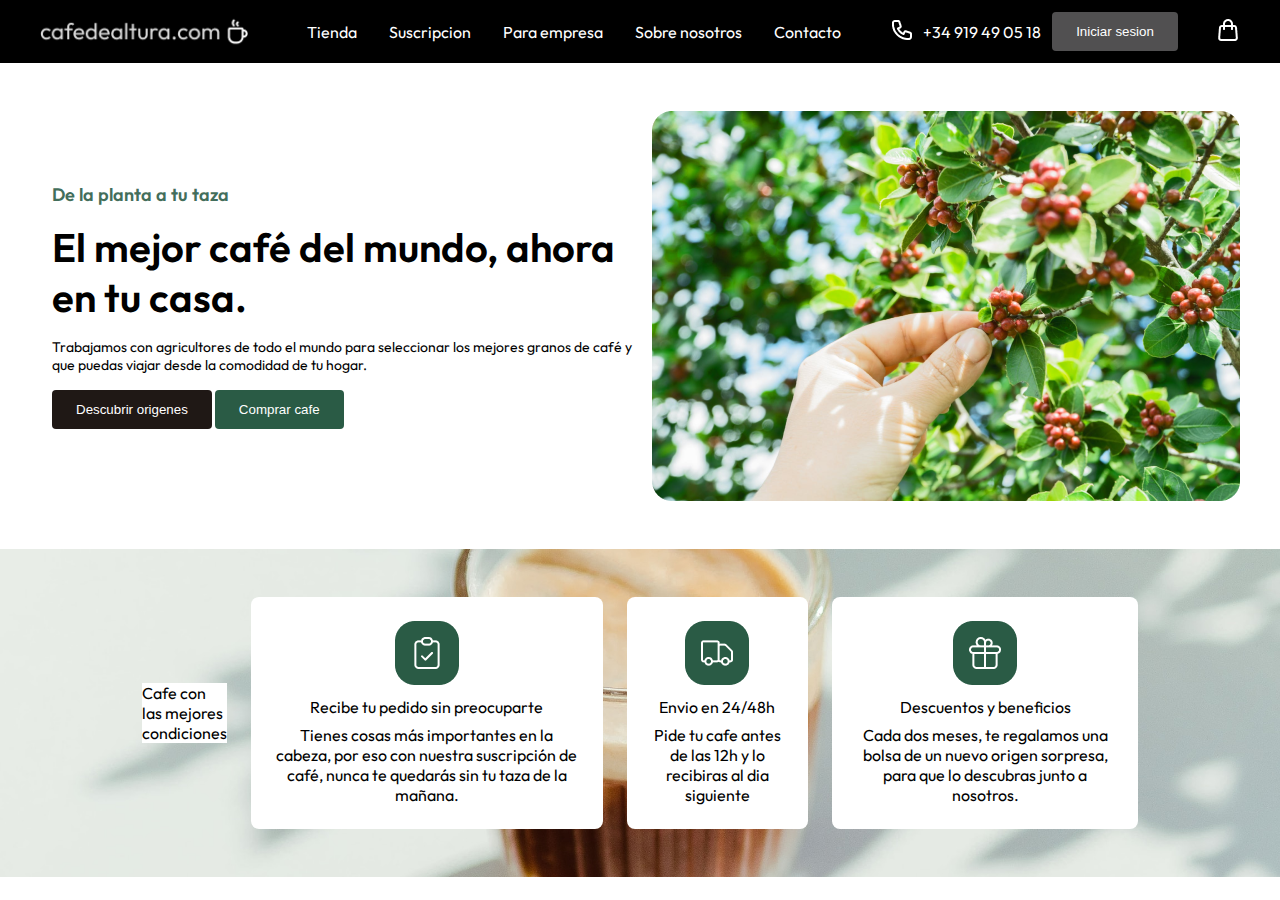
==== index.html @ feebe2e2 "2 secition" ====
<!DOCTYPE html>
<html lang="en">

<head>
    <meta charset="UTF-8">
    <meta http-equiv="X-UA-Compatible" content="IE=edge">
    <meta name="viewport" content="width=device-width, initial-scale=1.0">
    <title>document</title>
    <link href="./styles/styles.css" rel="stylesheet" type="text/css">
</head>

<body>
    <header>
        <!-- <div class="header"> -->
        <a href="index.html">
            <div class="logo">
                <img src="./assets/icons/Logo.png">
            </div>
        </a>
        <div class="header-center">
            <a class="center" href="index.html">Tienda</a>
            <a class="center" href="index.html">Suscripcion</a>
            <a class="center" href="index.html">Para empresa</a>
            <a class="center" href="index.html">Sobre nosotros</a>
            <a class="center" href="index.html">Contacto</a>
        </div>

        <div class="header-right">
            <a href="index.html">
                <img src="/assets/icons/Icon.png">
            </a>
            <a href="index.html">+34 919 49 05 18</a>
            <button class="button">Iniciar sesion</button>
        </div>
        <a href="index.html">
            <div class="header-end">
                <img src="/assets/icons/Carr.png">
            </div>
        </a>
        </div>
    </header>
    <main>
        <!-- First section -->
        <div class="box">
            <img src="./assets/img/Hero image.png">
            <div class="text">
                <p id="t1">De la planta a tu taza</p>
                <p id="t2">El mejor café del mundo, ahora en tu casa.</p>
                <p id="t3">Trabajamos con agricultores de todo el mundo para seleccionar los mejores granos de café y
                    que puedas
                    viajar desde la comodidad de tu hogar.</p>
                <div class="button-1">
                    <button class="b1">Descubrir origenes</button>
                    <button class="b2">Comprar cafe</button>
                </div>
            </div>
        </div>
        <!--Second section-->
        <div class="box-2">
            <p class="titule-1">Cafe con las mejores condiciones</p>
            <div class="card">
                <img src="/assets/icons/Illustration.png">
                <p class="sub-t">Recibe tu pedido sin preocuparte</p>
                <p>Tienes cosas más importantes en la cabeza, por eso con nuestra suscripción de café, nunca te quedarás
                    sin tu taza de la mañana. </p>
            </div>
            <div class="card">
                <img src="/assets/icons/Illustration (1).png">
                <p class="sub-t">Envio en 24/48h</p>
                <p>Pide tu cafe antes de las 12h y lo recibiras al dia siguiente</p>
            </div>
            <div class="card">
                <img src="/assets/icons/Illustration (2).png">
                <p class="sub-t">Descuentos y beneficios</p>
                <p>Cada dos meses, te regalamos una bolsa de un nuevo origen sorpresa, para que lo descubras junto a
                    nosotros.</p>
            </div>
        </div>

    </main>
    <footer>

    </footer>
</body>

</html>
---- styles/styles.css ----
@import url('https://fonts.googleapis.com/css2?family=Outfit:wght@200;400;600&display=swap');

* {
    margin: 0;
    padding: 0;
    box-sizing: border-box;
    list-style-type: none;


}

body {
    max-width: 1280px;
    /* display: flex;
  flex-direction: column; */
    font-family: 'Outfit', sans-serif;
}

header {
    display: flex;
    background-color: black;
    justify-content: space-between;
    align-items: center;
    padding: 12px 40px;

}

.logo {
    display: flex;
    /* background-color: aqua; */
    height: 35px;
    width: 217px;
}

.header-center {
    display: flex;
    /* background-color: azure; */
    gap: 32px;
    align-items: center;
    height: 35px;
    padding: 12px;
}

.center {
    display: flex;
    color: white;
    text-decoration: none;
    /* background-color: aqua; */


}

.header-right {
    display: flex;
    align-items: center;
    gap: 11px;

}

a {
    color: white;
    text-decoration: none;
}

.button {
    background-color: #515051;
    border: none;
    padding: 12px 24px;
    border-radius: 4px;
    color: white;
}

.box {
    display: flex;
    flex-direction: row-reverse;
    padding: 48px 40px;
}

.text {
    display: flex;
    flex-direction: column;
    /* justify-content: space-between; */
    gap: 16px;
    padding: 12px;
    justify-content: center;
}

#t1 {
    color: #436E5B;
    font-size: 18px;
    font-weight: 600;

}

#t2 {
    color: black;
    font-size: 40px;
    font-weight: 600;
}

#t3 {
    color: black;
    font-size: 14px;
}

.b1 {
    background-color: #1F1815;
    border: none;
    color: white;
    padding: 12px 24px;
    border-radius: 4px;
}

.b2 {
    background-color: #2A5B45;
    border: none;
    color: white;
    padding: 12px 24px;
    border-radius: 4px;

}

.box-2 {
    display: flex;
    background-image: url(/assets/img/086aa1e226e5adfe010fd0fb3ff3e2cb.jpg);
    padding: 48px 142px;
    background-size: cover;
    background-position: center;
    justify-content: space-between;
    align-items: center;
    gap: 24px;
}

.titule-1 {
    background-color: white;
    align-items: center;
    display: flex;
    
}


.sub-t{
    padding: 8px;
}
p{
    padding: 8pxpx;
}
.card {
    background-color: white;
    text-align: center;
    gap: 16px;
    padding: 24px;
    border-radius: 8px;
}
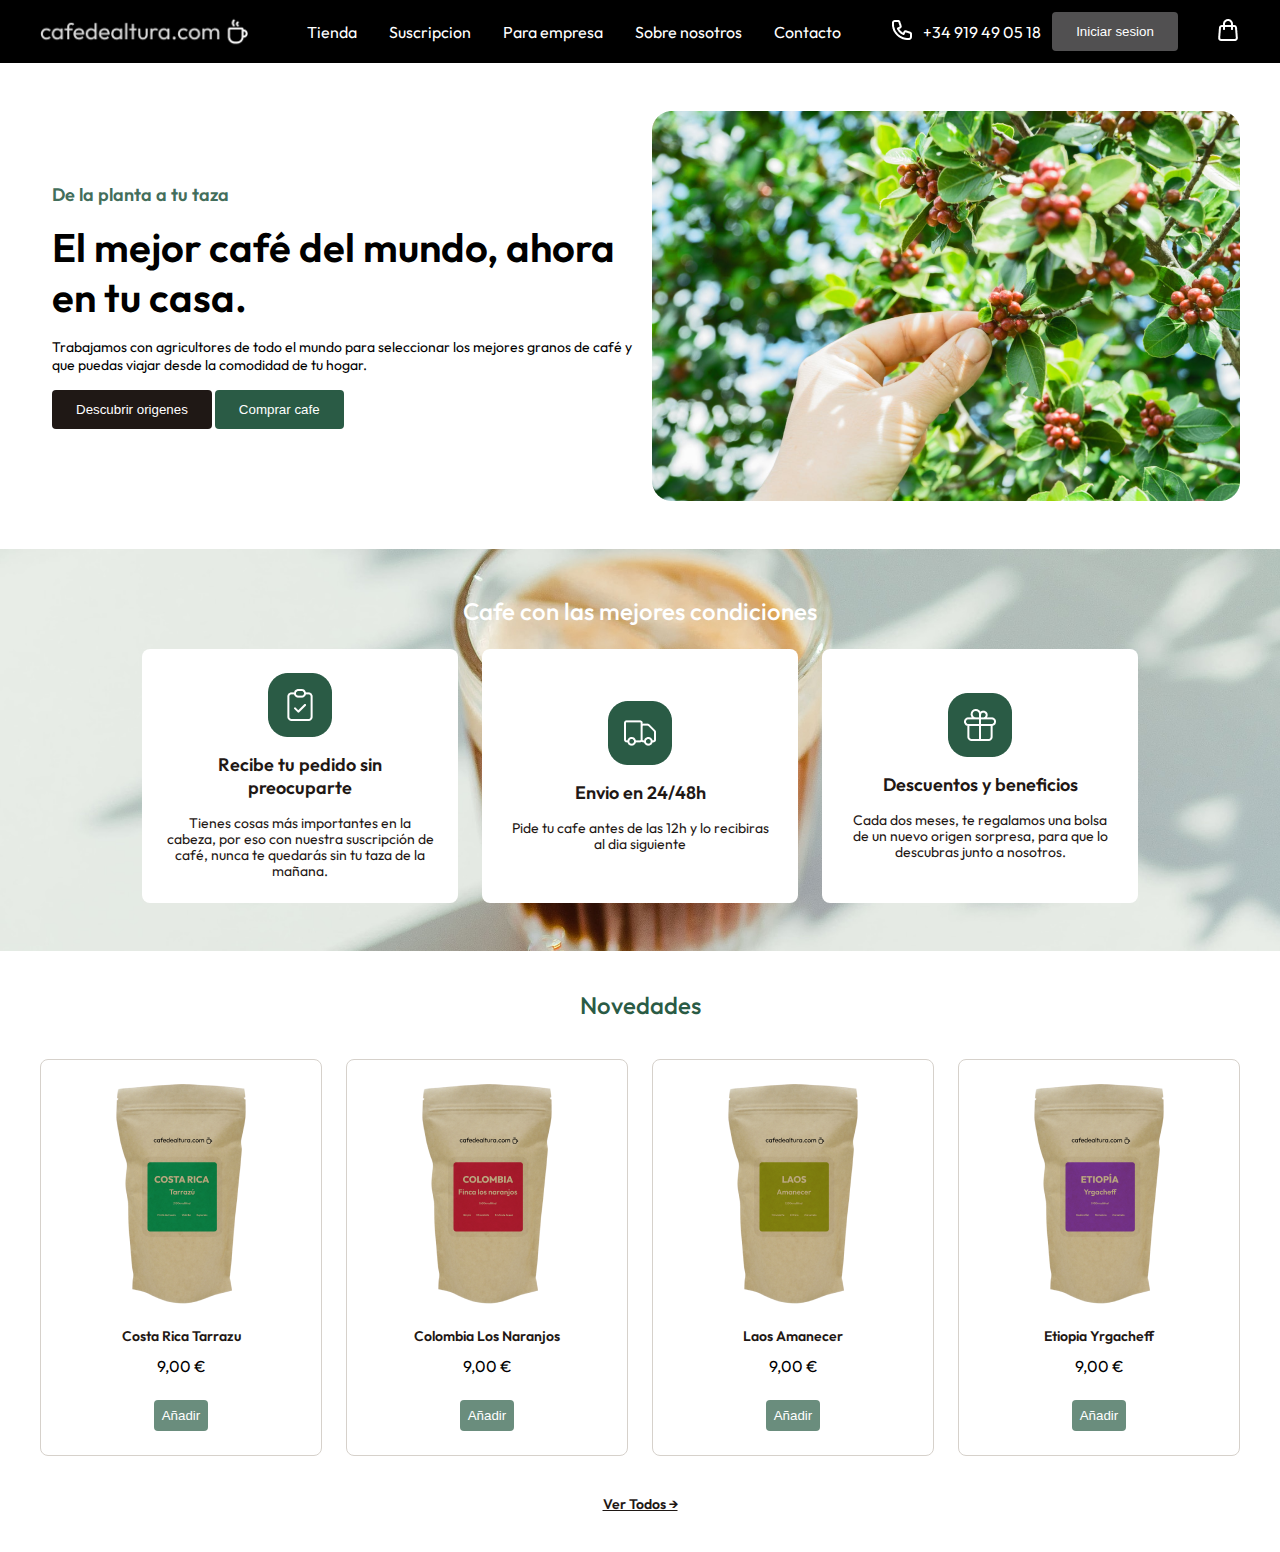
==== commit 4c21e59f: "cuarta section" ====
--- a/index.html
+++ b/index.html
@@ -58,25 +58,70 @@
         <!--Second section-->
         <div class="box-2">
             <p class="titule-1">Cafe con las mejores condiciones</p>
-            <div class="card">
-                <img src="/assets/icons/Illustration.png">
-                <p class="sub-t">Recibe tu pedido sin preocuparte</p>
-                <p>Tienes cosas más importantes en la cabeza, por eso con nuestra suscripción de café, nunca te quedarás
-                    sin tu taza de la mañana. </p>
-            </div>
-            <div class="card">
-                <img src="/assets/icons/Illustration (1).png">
-                <p class="sub-t">Envio en 24/48h</p>
-                <p>Pide tu cafe antes de las 12h y lo recibiras al dia siguiente</p>
-            </div>
-            <div class="card">
-                <img src="/assets/icons/Illustration (2).png">
-                <p class="sub-t">Descuentos y beneficios</p>
-                <p>Cada dos meses, te regalamos una bolsa de un nuevo origen sorpresa, para que lo descubras junto a
-                    nosotros.</p>
+            <div class="befo-card">
+                <div class="card">
+                    <img src="/assets/icons/Illustration.png">
+                    <p class="sub-t">Recibe tu pedido sin preocuparte</p>
+                    <p class="p">Tienes cosas más importantes en la cabeza, por eso con nuestra suscripción de café,
+                        nunca te quedarás
+                        sin tu taza de la mañana. </p>
+                </div>
+                <div class="card">
+                    <img src="/assets/icons/Illustration (1).png">
+                    <p class="sub-t">Envio en 24/48h</p>
+                    <p class="p">Pide tu cafe antes de las 12h y lo recibiras al dia siguiente</p>
+                </div>
+                <div class="card">
+                    <img src="/assets/icons/Illustration (2).png">
+                    <p class="sub-t">Descuentos y beneficios</p>
+                    <p class="p">Cada dos meses, te regalamos una bolsa de un nuevo origen sorpresa, para que lo
+                        descubras junto a
+                        nosotros.</p>
+                </div>
             </div>
         </div>
+        <!--Third section-->
+        <div class="box-3">
+            <p class="titule-2">Novedades</p>
+            <div class="befo2">
+                <div class="card-1">
+                    <img src="/assets/icons/Coffee bag.png">
+                    <div class="price">
+                    <p class="sub-tit">Costa Rica Tarrazu</p>
+                    <span>9,00 €</span>
+                    </div>
+                    <button class="cofe-butt">Añadir</button>
+                </div>
+                <div class="card-1">
+                    <img src="/assets/icons/Images.png">
+                    <div class="price">
+                    <p class="sub-tit">Colombia Los Naranjos</p>
+                    <span>9,00 €</span>
+                    </div>
+                    <button class="cofe-butt">Añadir</button>
+                </div>
+                <div class="card-1">
+                    <img src="/assets/icons/Images (3).png">
+                    <div class="price">
+                    <p class="sub-tit">Laos Amanecer</p>
+                    <span>9,00 €</span>
+                    </div>
+                    <button class="cofe-butt">Añadir</button>
+                </div>
+                <div class="card-1">
+                    <img src="/assets/icons/Images (4).png">
+                    <div class="price">
+                    <p class="sub-tit">Etiopia Yrgacheff</p>
+                    <span>9,00 €</span>
+                    </div>
+                    <button class="cofe-butt">Añadir</button>
+                </div>
+            </div>
+            <p class="p-2">Ver Todos →</p>
+        </div>
+        
 
+        </div>
     </main>
     <footer>
 
--- a/styles/styles.css
+++ b/styles/styles.css
@@ -16,6 +16,7 @@
     font-family: 'Outfit', sans-serif;
 }
 
+/*Encabezado*/
 header {
     display: flex;
     background-color: black;
@@ -70,6 +71,7 @@
     color: white;
 }
 
+/* first section */
 .box {
     display: flex;
     flex-direction: row-reverse;
@@ -120,35 +122,132 @@
 
 }
 
+/* second section */
 .box-2 {
     display: flex;
+    flex-direction: column;
+    align-items: center;
+    padding: 48px 142px;
+    gap: 24px;
     background-image: url(/assets/img/086aa1e226e5adfe010fd0fb3ff3e2cb.jpg);
-    padding: 48px 142px;
     background-size: cover;
     background-position: center;
-    justify-content: space-between;
-    align-items: center;
-    gap: 24px;
+    background-repeat: no-repeat;
 }
 
 .titule-1 {
+    display: flex;
+    font-weight: 500;
+    font-size: 24px;
+    line-height: 28px;
+    color: white;
+
+}
+
+.befo-card {
+    display: flex;
+    flex-direction: row;
+    justify-content: center;
+    gap: 24px;
+}
+
+.card {
+    width: 316px;
+    display: flex;
+    flex-direction: column;
+    justify-content: center;
+    align-items: center;
     background-color: white;
-    align-items: center;
-    display: flex;
-    
-}
-
-
-.sub-t{
-    padding: 8px;
-}
-p{
-    padding: 8pxpx;
-}
-.card {
-    background-color: white;
-    text-align: center;
     gap: 16px;
     padding: 24px;
     border-radius: 8px;
-}+}
+
+.sub-t {
+    font-weight: 600;
+    font-size: 18px;
+    /* line-height: 24px; */
+    color: #1F1815;
+    text-align: center;
+}
+
+.p {
+    font-weight: 400;
+    font-size: 14px;
+    line-height: 16px;
+    color: #1F1815;
+    text-align: center;
+
+}
+
+/* third section */
+
+.box-3 {
+    display: flex;
+    flex-direction: column;
+    align-items: center;
+    padding: 40px;
+    background-size: cover;
+    background-position: center;
+    background-repeat: no-repeat;
+}
+
+.titule-2 {
+    display: flex;
+    font-weight: 500;
+    font-size: 24px;
+    line-height: 28px;
+    color: #2A5B45;
+
+}
+
+.befo2 {
+    display: flex;
+    flex-direction: row;
+    justify-content: center;
+    gap: 24px;
+    padding: 40px;
+}
+
+.card-1 {
+    width: 282px;
+    display: flex;
+    flex-direction: column;
+    justify-content: center;
+    align-items: center;
+    gap: 24px;
+    padding: 24px 31px;
+    border-radius: 8px;
+    border: 1px solid #D6D1CB;
+}
+.price{
+    display: flex;
+    flex-direction: column;
+    align-items: center;
+    gap: 12px;
+}
+
+.sub-tit {
+    font-weight: 600;
+    font-size: 14px;
+    line-height: 16px;
+    color: #1F1815;
+    text-align: center;
+}
+
+.cofe-butt {
+    background-color: #6A8D7D;
+    padding: 8px;
+    border-radius: 4px;
+    border: none;
+    color: white;
+}
+.p-2{
+    text-decoration: underline ;
+    font-weight: 600;
+    font-size: 14px;
+    line-height: 16px;
+    color: #1F1815;
+    text-align: center;
+}
+/* fourth section */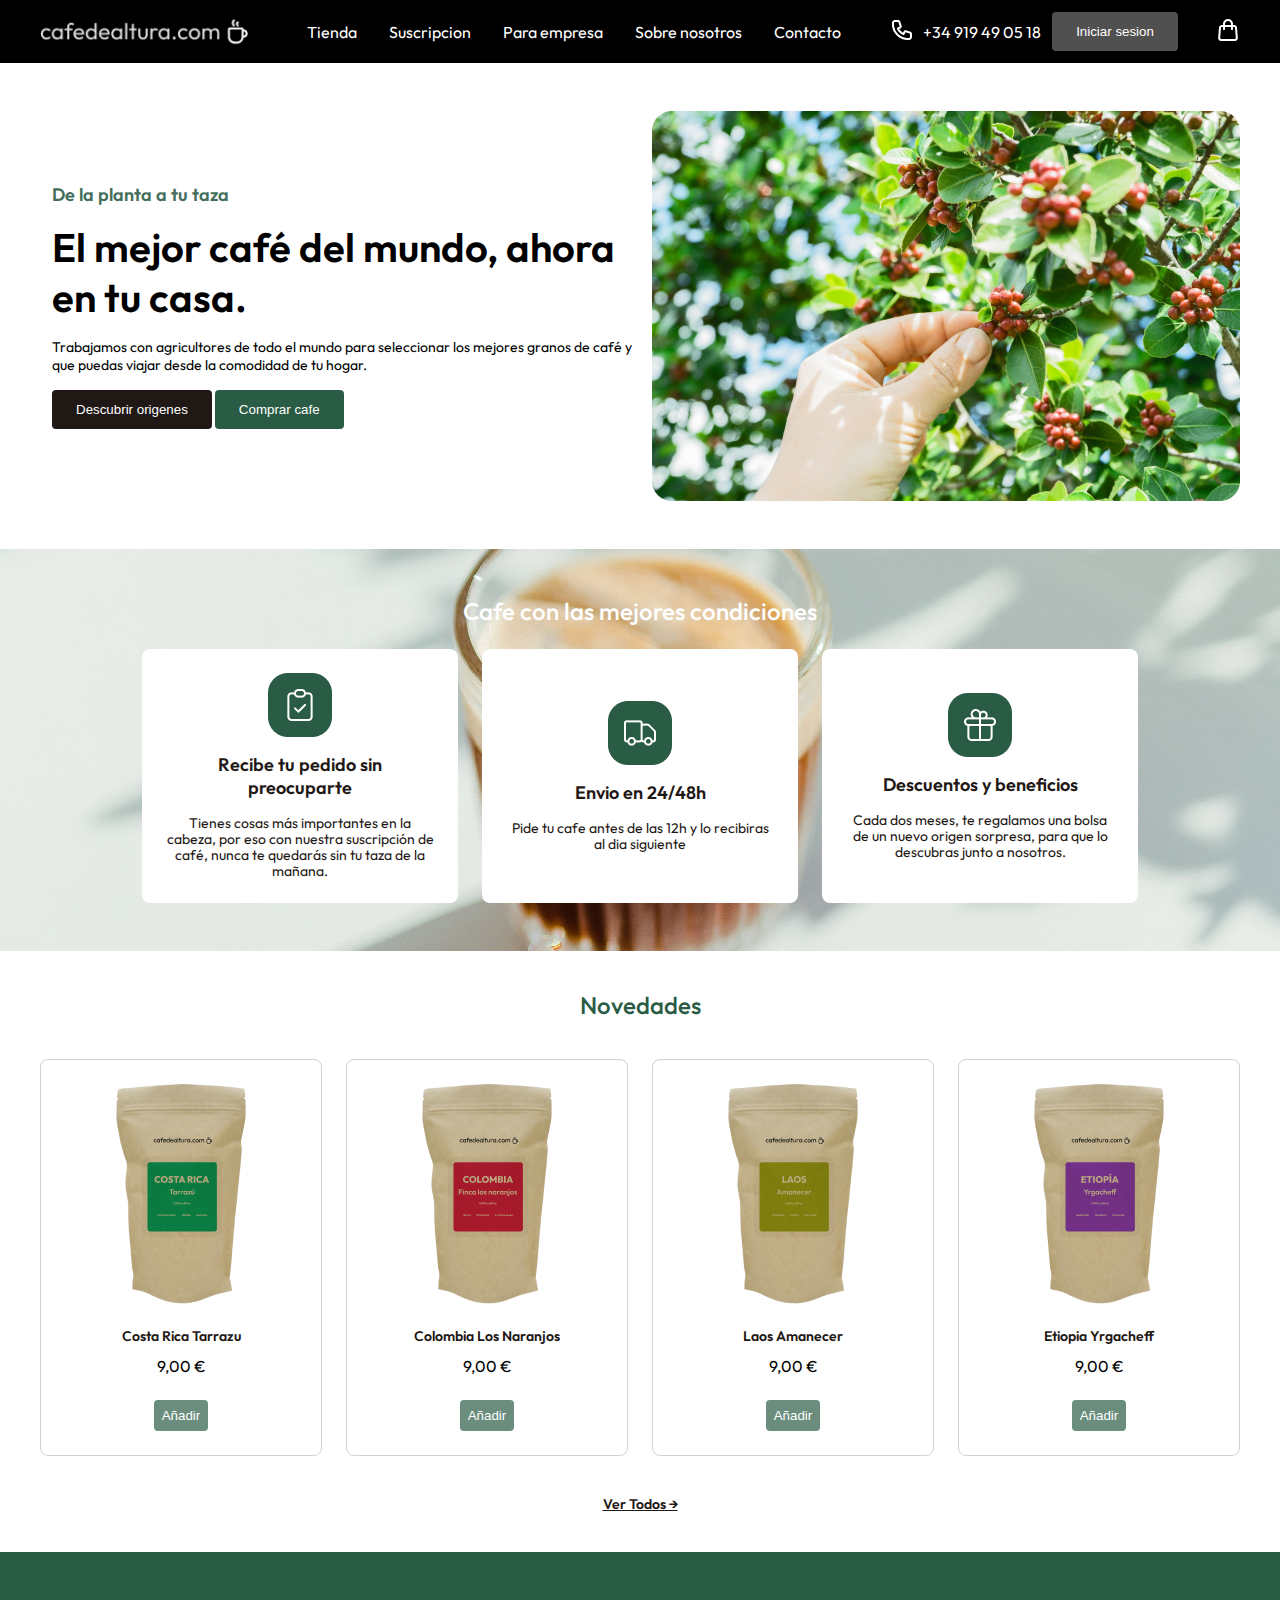
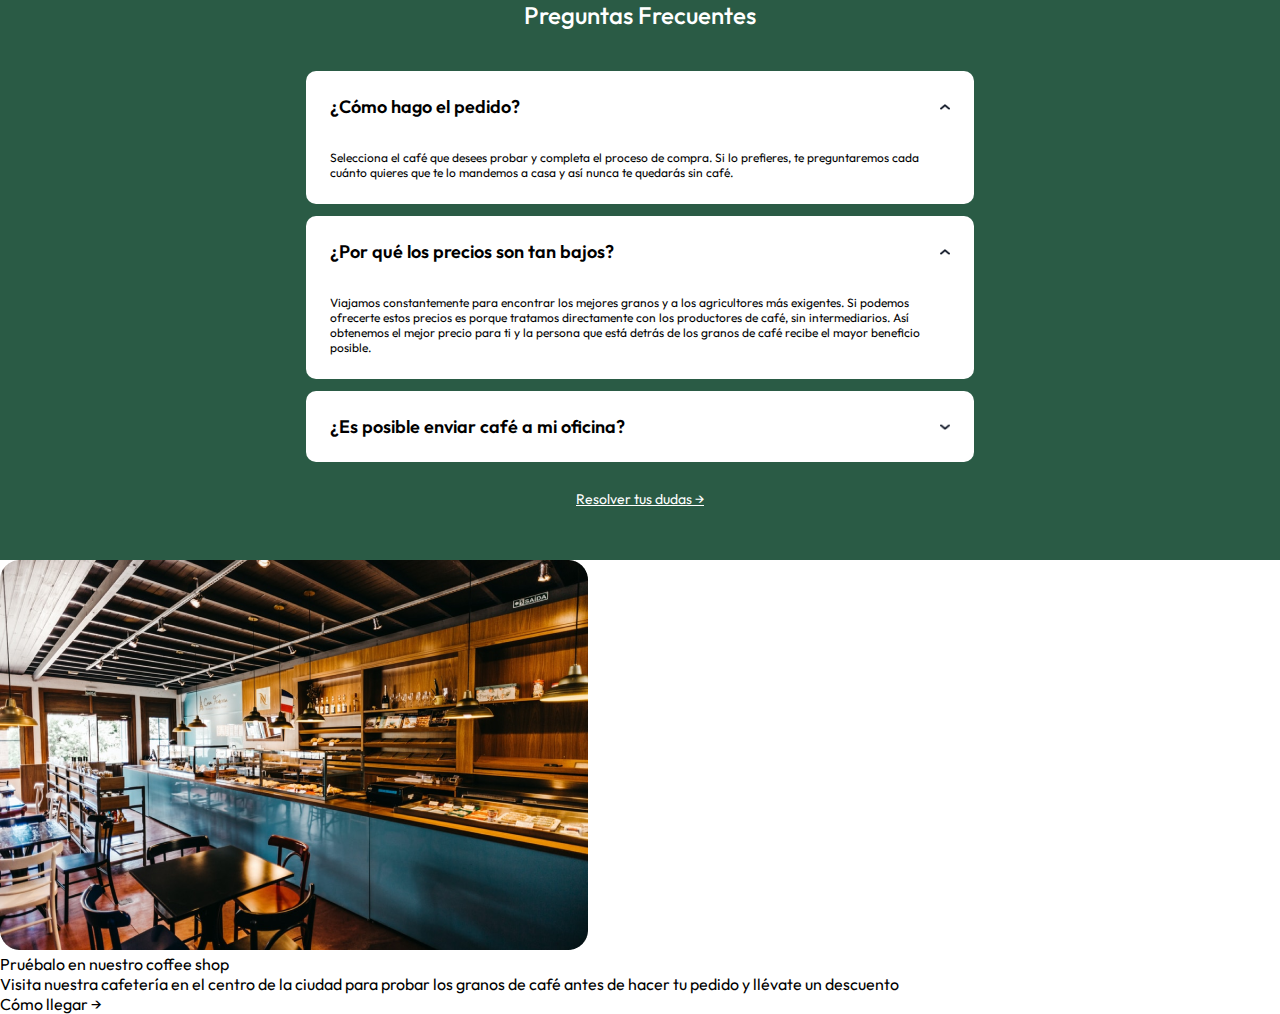
==== commit 5dc8f795: "5 SECTION" ====
--- a/index.html
+++ b/index.html
@@ -87,41 +87,84 @@
                 <div class="card-1">
                     <img src="/assets/icons/Coffee bag.png">
                     <div class="price">
-                    <p class="sub-tit">Costa Rica Tarrazu</p>
-                    <span>9,00 €</span>
+                        <p class="sub-tit">Costa Rica Tarrazu</p>
+                        <span>9,00 €</span>
                     </div>
                     <button class="cofe-butt">Añadir</button>
                 </div>
                 <div class="card-1">
                     <img src="/assets/icons/Images.png">
                     <div class="price">
-                    <p class="sub-tit">Colombia Los Naranjos</p>
-                    <span>9,00 €</span>
+                        <p class="sub-tit">Colombia Los Naranjos</p>
+                        <span>9,00 €</span>
                     </div>
                     <button class="cofe-butt">Añadir</button>
                 </div>
                 <div class="card-1">
                     <img src="/assets/icons/Images (3).png">
                     <div class="price">
-                    <p class="sub-tit">Laos Amanecer</p>
-                    <span>9,00 €</span>
+                        <p class="sub-tit">Laos Amanecer</p>
+                        <span>9,00 €</span>
                     </div>
                     <button class="cofe-butt">Añadir</button>
                 </div>
                 <div class="card-1">
                     <img src="/assets/icons/Images (4).png">
                     <div class="price">
-                    <p class="sub-tit">Etiopia Yrgacheff</p>
-                    <span>9,00 €</span>
+                        <p class="sub-tit">Etiopia Yrgacheff</p>
+                        <span>9,00 €</span>
                     </div>
                     <button class="cofe-butt">Añadir</button>
                 </div>
             </div>
             <p class="p-2">Ver Todos →</p>
         </div>
+        </div>
+        <!-- fourth section -->
+        <div class="box-4">
+            <p class="titule-3">Preguntas Frecuentes</p>
+            <div class="text-2">
+                <div class="box-text">
+                    <div class="img-2">
+                        <p class="p-4">¿Cómo hago el pedido?</p>
+                        <img src="/assets/icons/Icon (1).png">
+                    </div>
+                    <p class="parag">Selecciona el café que desees probar y completa el proceso de compra. Si lo
+                        prefieres, te
+                        preguntaremos cada cuánto quieres que te lo mandemos a casa y así nunca te quedarás sin café.
+                    </p>
+                </div>
+                <div class="box-text">
+                    <div class="img-2">
+                        <p class="p-4">¿Por qué los precios son tan bajos?</p>
+                        <img src="/assets/icons/Icon (1).png">
+                    </div>
+                    <p class="parag">Viajamos constantemente para encontrar los mejores granos y a los agricultores más
+                        exigentes. Si
+                        podemos ofrecerte estos precios es porque tratamos directamente con los productores de café, sin
+                        intermediarios. Así obtenemos el mejor precio para ti y la persona que está detrás de los granos
+                        de café recibe el mayor beneficio posible.
+                    </p>
+                </div>
+                <div class="box-text">
+                    <div class="img-3">
+                        <p class="p-4">¿Es posible enviar café a mi oficina? </p>
+                        <img src="/assets/icons/Icon (1).png">
+                    </div>
+                </div>
+            </div>
+            <p class="text-end">Resolver tus dudas →</p>
+        </div>
+        <!--fifth sextion-->
+        <div class="box-5">
+            <img src="/assets/img/Hero image (1).png">
+            <div class="text-3">
+                <p id="p-b5">Pruébalo en nuestro coffee shop</p>
+                <p id="p-b6">Visita nuestra cafetería en el centro de la ciudad para probar los granos de café antes de hacer tu pedido y llévate un descuento</p>
+                <p id="p-b7">Cómo llegar →</p>
+            </div>
+        </div>
         
-
-        </div>
     </main>
     <footer>
 
--- a/styles/styles.css
+++ b/styles/styles.css
@@ -220,7 +220,8 @@
     border-radius: 8px;
     border: 1px solid #D6D1CB;
 }
-.price{
+
+.price {
     display: flex;
     flex-direction: column;
     align-items: center;
@@ -242,12 +243,89 @@
     border: none;
     color: white;
 }
-.p-2{
-    text-decoration: underline ;
+
+.p-2 {
+    text-decoration: underline;
     font-weight: 600;
     font-size: 14px;
     line-height: 16px;
     color: #1F1815;
     text-align: center;
 }
-/* fourth section */+
+/* fourth section */
+.box-4 {
+    display: flex;
+    flex-direction: column;
+    align-items: center;
+    background-color: #2A5B45;
+    padding: 48px 306px 52px 306px;
+    justify-content: center;
+}
+
+.titule-3 {
+    color: white;
+    /* padding: 0px 0px 41px 0px; */
+    font-weight: 500;
+    font-size: 24px;
+
+}
+
+.text-2 {
+    display: flex;
+    flex-direction: column;
+    justify-content: center;
+    gap: 12px;
+    padding: 41px 0px 28px 0px;
+
+}
+
+.box-text {
+    display: flex;
+    background-color: white;
+    flex-direction: column;
+    gap: 32px;
+    padding: 24px;
+    border-radius: 10px;
+}
+
+.img-2 {
+    display: flex;
+    justify-content: space-between;
+    align-items: center;
+}
+
+.img-2 img {
+    width: 10px;
+    height: 6px;
+}
+
+.img-3 {
+    display: flex;
+    justify-content: space-between;
+    align-items: center;
+}
+
+.img-3 img {
+    width: 10px;
+    height: 6px;
+    transform: rotateX(180deg);
+}
+
+.p-4 {
+    font-weight: 600;
+    font-size: 18px;
+}
+
+.parag {
+    font-size: 400;
+    font-size: 12px;
+}
+
+.text-end {
+    text-decoration: underline;
+    color: white;
+    font-size: 600;
+    font-size: 14px;
+}
+/* fifth sections */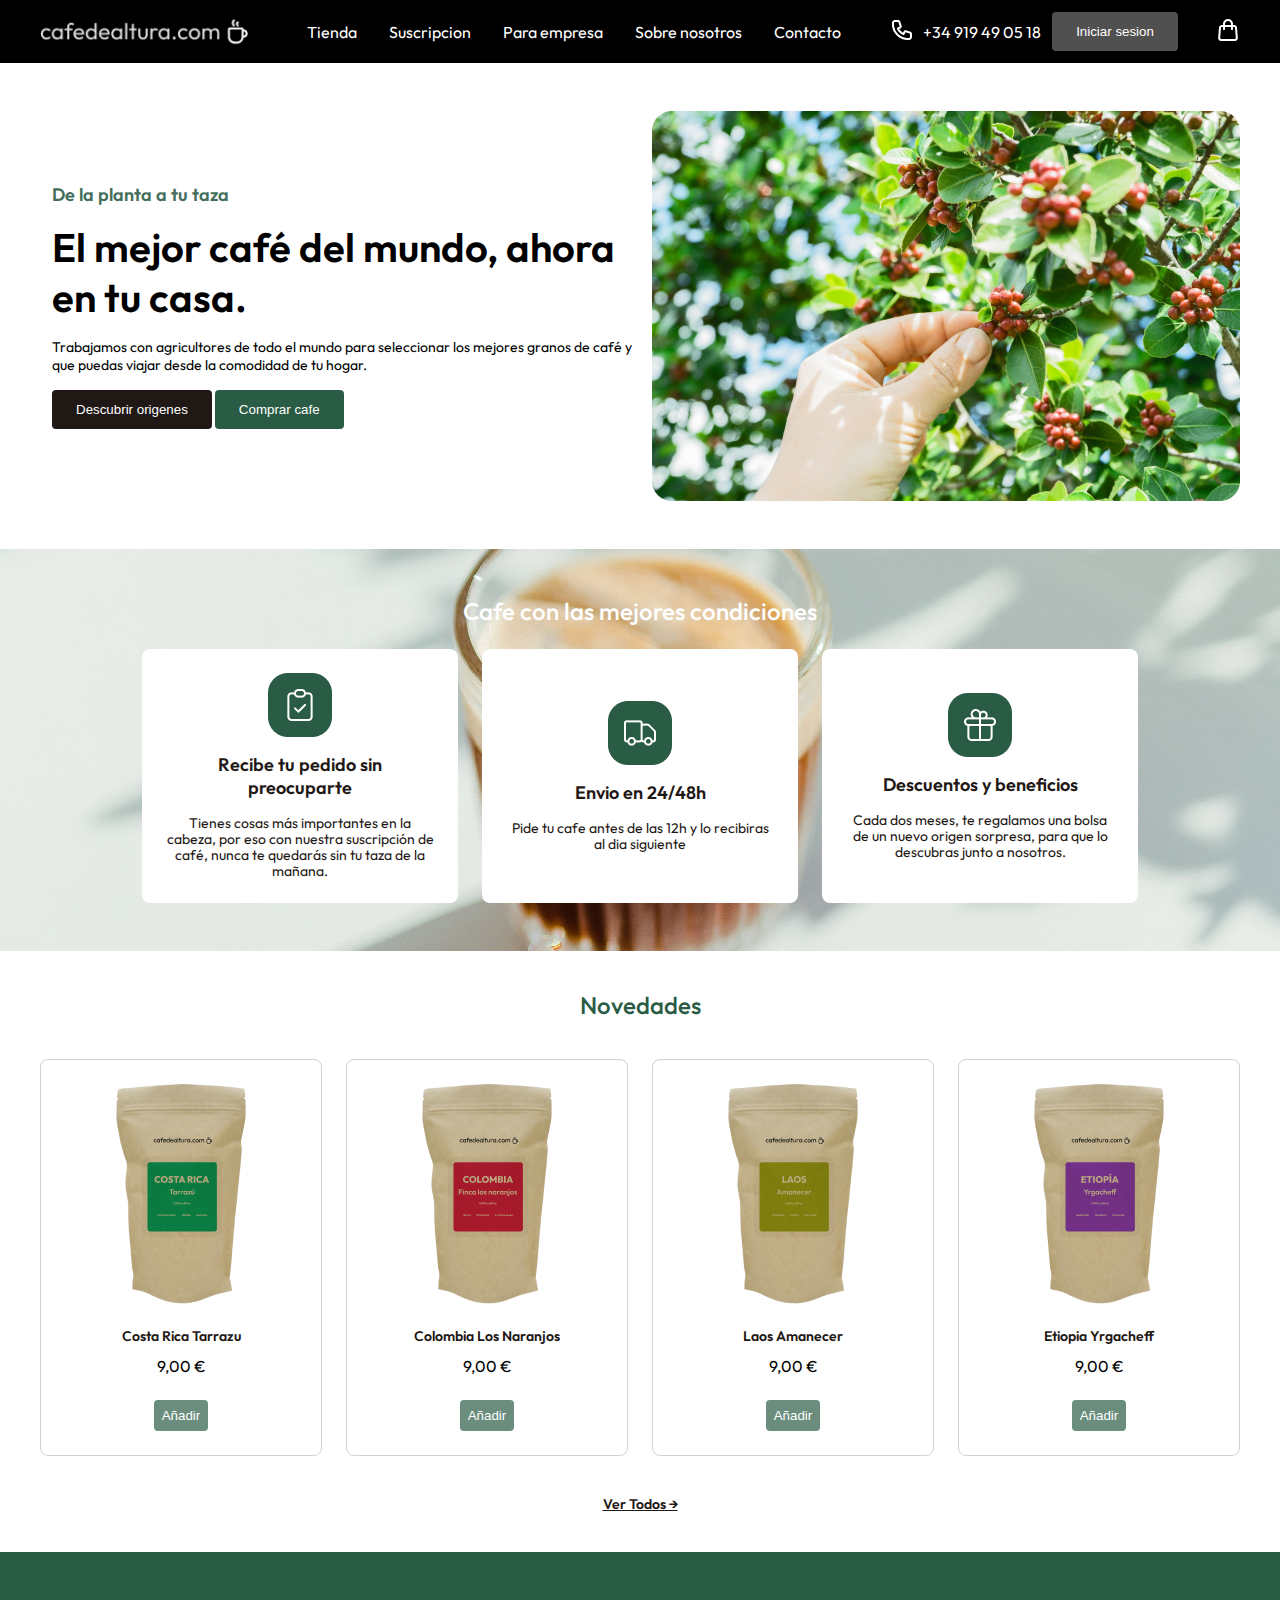
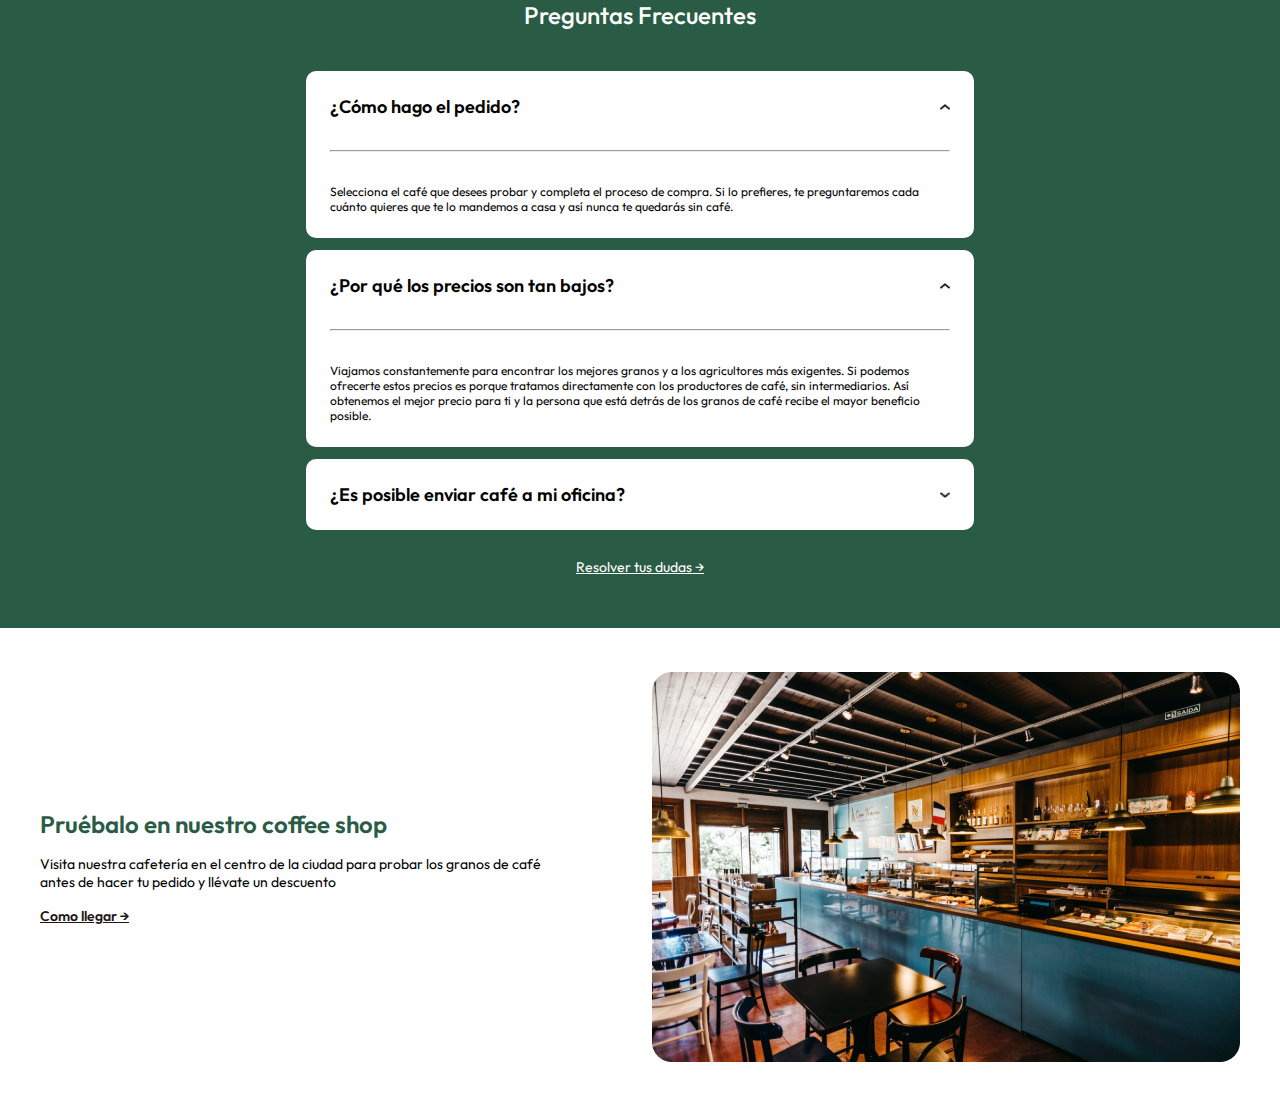
==== commit ea8847a3: "Terminado" ====
--- a/index.html
+++ b/index.html
@@ -30,7 +30,9 @@
                 <img src="/assets/icons/Icon.png">
             </a>
             <a href="index.html">+34 919 49 05 18</a>
+            <a href="/index.html">
             <button class="button">Iniciar sesion</button>
+            </a>
         </div>
         <a href="index.html">
             <div class="header-end">
@@ -50,8 +52,10 @@
                     que puedas
                     viajar desde la comodidad de tu hogar.</p>
                 <div class="button-1">
-                    <button class="b1">Descubrir origenes</button>
-                    <button class="b2">Comprar cafe</button>
+                    <a href="/index.html">
+                        <button class="b1">Descubrir origenes</button>
+                        <button class="b2">Comprar cafe</button>
+                    </a>
                 </div>
             </div>
         </div>
@@ -117,7 +121,7 @@
                     <button class="cofe-butt">Añadir</button>
                 </div>
             </div>
-            <p class="p-2">Ver Todos →</p>
+            <a class="p-2" href="/index.html">Ver Todos →</a>
         </div>
         </div>
         <!-- fourth section -->
@@ -129,6 +133,7 @@
                         <p class="p-4">¿Cómo hago el pedido?</p>
                         <img src="/assets/icons/Icon (1).png">
                     </div>
+                    <hr>
                     <p class="parag">Selecciona el café que desees probar y completa el proceso de compra. Si lo
                         prefieres, te
                         preguntaremos cada cuánto quieres que te lo mandemos a casa y así nunca te quedarás sin café.
@@ -139,6 +144,7 @@
                         <p class="p-4">¿Por qué los precios son tan bajos?</p>
                         <img src="/assets/icons/Icon (1).png">
                     </div>
+                    <hr>
                     <p class="parag">Viajamos constantemente para encontrar los mejores granos y a los agricultores más
                         exigentes. Si
                         podemos ofrecerte estos precios es porque tratamos directamente con los productores de café, sin
@@ -153,18 +159,26 @@
                     </div>
                 </div>
             </div>
-            <p class="text-end">Resolver tus dudas →</p>
+            <a class="text-end" href="/index.html">Resolver tus dudas →</a>
         </div>
-        <!--fifth sextion-->
+        <!--fifth section-->
         <div class="box-5">
             <img src="/assets/img/Hero image (1).png">
             <div class="text-3">
                 <p id="p-b5">Pruébalo en nuestro coffee shop</p>
-                <p id="p-b6">Visita nuestra cafetería en el centro de la ciudad para probar los granos de café antes de hacer tu pedido y llévate un descuento</p>
-                <p id="p-b7">Cómo llegar →</p>
+                <p id="p-b6">Visita nuestra cafetería en el centro de la ciudad para probar los granos de café antes de
+                    hacer tu pedido y llévate un descuento</p>
+               <a href="/index.html">
+                <p id="p-b7">Como llegar → </p>
+               </a>
             </div>
         </div>
-        
+        <!--Six section-->
+        <div class="box-6">
+            <div class="sub-box">
+                <div class="box-data">
+                </div>
+
     </main>
     <footer>
 
--- a/styles/styles.css
+++ b/styles/styles.css
@@ -26,6 +26,10 @@
 
 }
 
+main {
+    /* padding: 0px 40px ; */
+}
+
 .logo {
     display: flex;
     /* background-color: aqua; */
@@ -111,7 +115,9 @@
     color: white;
     padding: 12px 24px;
     border-radius: 4px;
-}
+
+}
+
 
 .b2 {
     background-color: #2A5B45;
@@ -209,6 +215,7 @@
     padding: 40px;
 }
 
+
 .card-1 {
     width: 282px;
     display: flex;
@@ -219,7 +226,13 @@
     padding: 24px 31px;
     border-radius: 8px;
     border: 1px solid #D6D1CB;
-}
+    transition: background-color 0.3s;
+}
+
+.card-1:hover {
+    background-color: rgb(204, 201, 198);
+}
+
 
 .price {
     display: flex;
@@ -244,6 +257,11 @@
     color: white;
 }
 
+.card-1:hover .cofe-butt {
+    background-color: #2A5B45;
+
+}
+
 .p-2 {
     text-decoration: underline;
     font-weight: 600;
@@ -287,6 +305,7 @@
     gap: 32px;
     padding: 24px;
     border-radius: 10px;
+    transition-delay: 1s;
 }
 
 .img-2 {
@@ -318,14 +337,48 @@
 }
 
 .parag {
-    font-size: 400;
+    font-weight: 400;
     font-size: 12px;
 }
 
 .text-end {
     text-decoration: underline;
     color: white;
-    font-size: 600;
-    font-size: 14px;
-}
-/* fifth sections */+    font-weight: 400;
+    font-size: 14px;
+}
+
+/* fifth sections */
+.box-5 {
+    display: flex;
+    flex-direction: row-reverse;
+    justify-content: space-between;
+    gap: 100px;
+    align-items: center;
+    padding: 44px 40px;
+}
+
+.text-3 {
+    display: flex;
+    flex-direction: column;
+    gap: 16px;
+    /* padding-right: 100px; */
+}
+
+#p-b5 {
+    color: #2A5B45;
+    font-size: 24px;
+    font-weight: 600;
+}
+
+#p-b6 {
+    font-size: 14px;
+    font-weight: 400;
+}
+
+#p-b7 {
+    font-size: 14px;
+    font-weight: 600;
+    text-decoration: underline;
+    color: #1F1815;
+}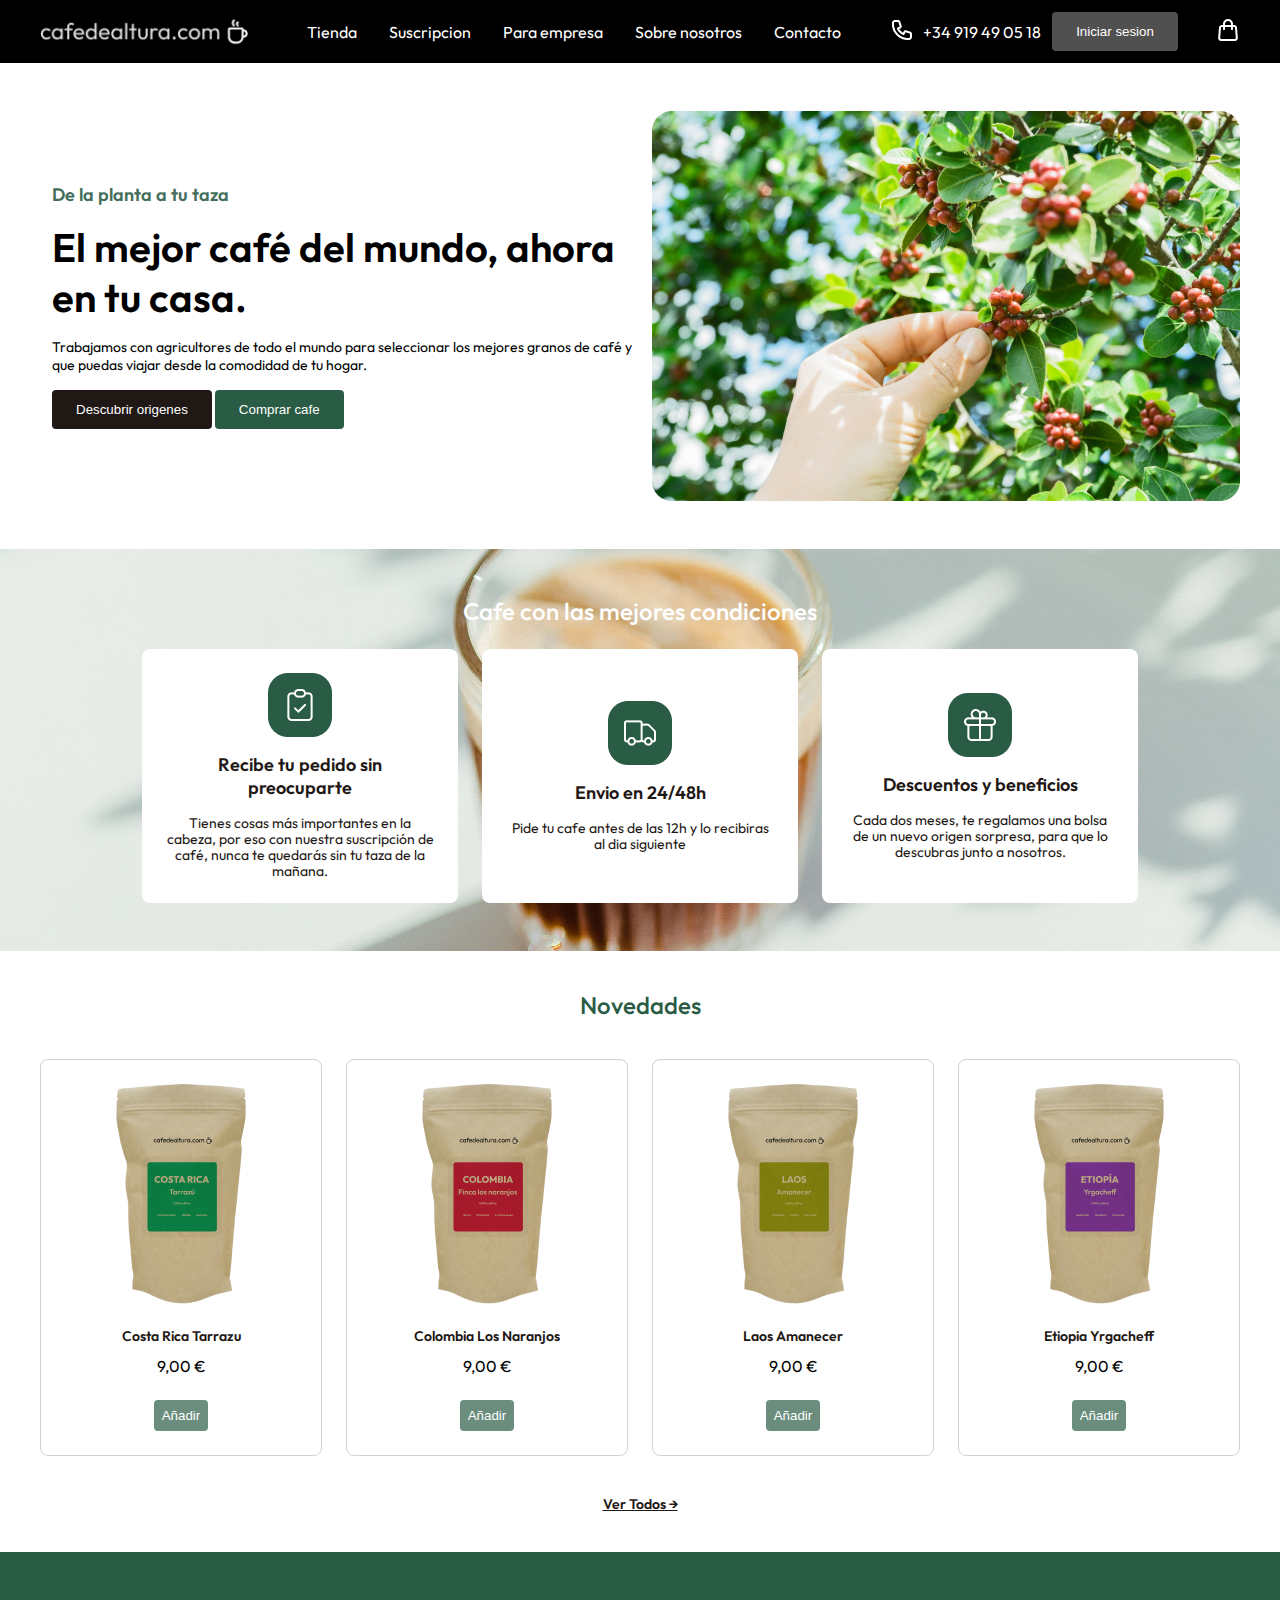
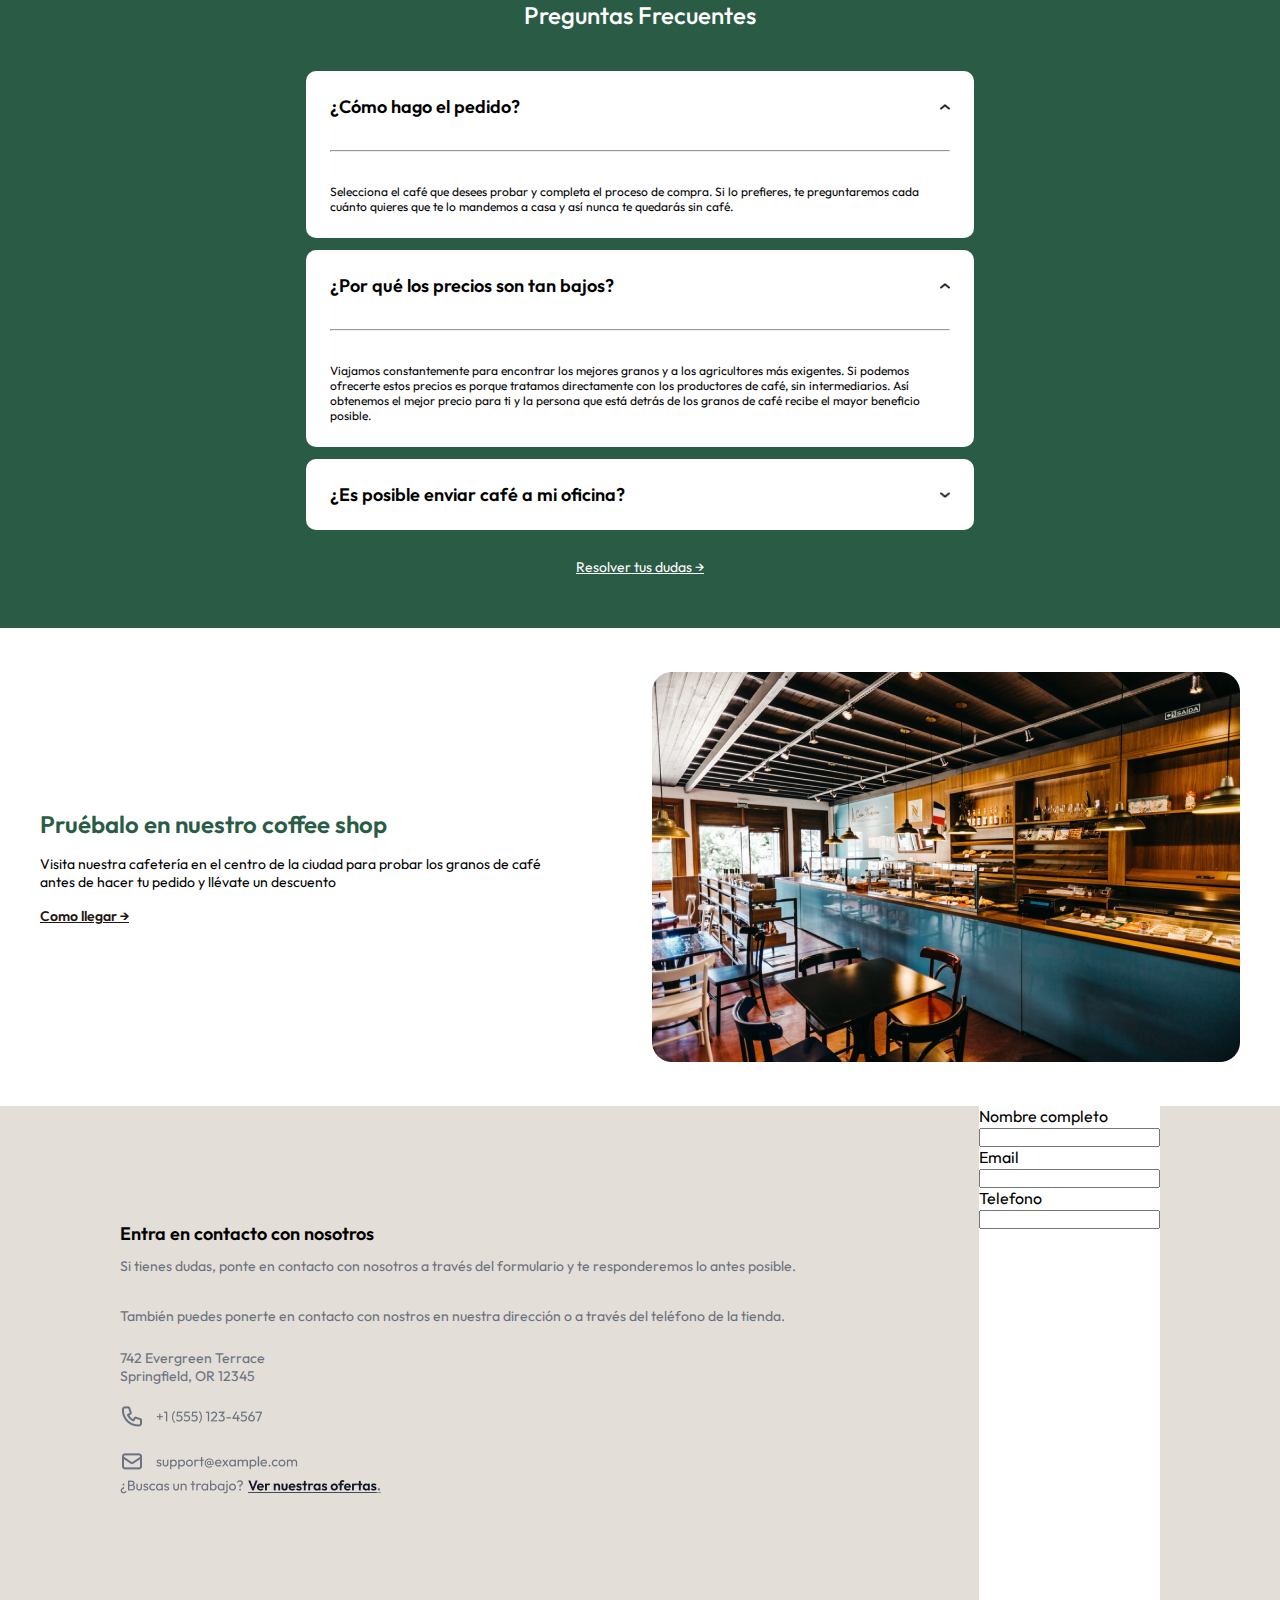
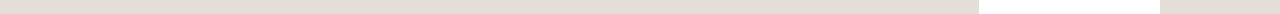
==== commit af697f1b: "Demo con Java" ====
--- a/index.html
+++ b/index.html
@@ -18,7 +18,7 @@
             </div>
         </a>
         <div class="header-center">
-            <a class="center" href="index.html">Tienda</a>
+            <a class="center" href="/pages/tienda.html">Tienda</a>
             <a class="center" href="index.html">Suscripcion</a>
             <a class="center" href="index.html">Para empresa</a>
             <a class="center" href="index.html">Sobre nosotros</a>
@@ -31,7 +31,7 @@
             </a>
             <a href="index.html">+34 919 49 05 18</a>
             <a href="/index.html">
-            <button class="button">Iniciar sesion</button>
+                <button class="button">Iniciar sesion</button>
             </a>
         </div>
         <a href="index.html">
@@ -121,8 +121,7 @@
                     <button class="cofe-butt">Añadir</button>
                 </div>
             </div>
-            <a class="p-2" href="/index.html">Ver Todos →</a>
-        </div>
+            <a class="p-2" href="/pages/tienda.html">Ver Todos →</a>
         </div>
         <!-- fourth section -->
         <div class="box-4">
@@ -168,16 +167,56 @@
                 <p id="p-b5">Pruébalo en nuestro coffee shop</p>
                 <p id="p-b6">Visita nuestra cafetería en el centro de la ciudad para probar los granos de café antes de
                     hacer tu pedido y llévate un descuento</p>
-               <a href="/index.html">
-                <p id="p-b7">Como llegar → </p>
-               </a>
+                <a href="/index.html">
+                    <p id="p-b7">Como llegar → </p>
+                </a>
             </div>
         </div>
         <!--Six section-->
         <div class="box-6">
             <div class="sub-box">
-                <div class="box-data">
-                </div>
+                <div class="box-paragraph ">
+                    <p id="paragraph-section6">Entra en contacto con nosotros </p>
+                    <p class="paragraph-section6">Si tienes dudas, ponte en contacto con nosotros a través del
+                        formulario y te responderemos lo antes posible.</p>
+                </div>
+                <div class="box-paragraph-2">
+                    <p class="paragraph-box-paragraph-2">También puedes ponerte en contacto con nostros en nuestra
+                        dirección o a través del teléfono de la tienda.</p>
+                </div>
+                <div class="box-direction">
+                    <p class="paragraph-direction">742 Evergreen Terrace</p>
+                    <p class="paragraph-direction">Springfield, OR 12345</p>
+                </div>
+                <div class="box-image">
+                    <a href="/index.html">
+                        <img src="/assets/icons/Detail.png">
+                    </a>
+                </div>
+                <div class="box-email">
+                    <a href="/index.html">
+                        <img src="/assets/icons/Detailemial.png">
+                    </a>
+                </div>
+                <div class="box-working">
+                    <a href="/index.html">
+                        <img src="/assets/icons/Link.png">
+                    </a>
+                </div>
+            </div>
+            <div class="box-data">
+                <div class="box-form">
+                    <form>
+                        <label for="fname">Nombre completo</label><br>
+                        <input type="text" id="fname" name="fname" value=""><br>
+                        <label for="email">Email</label><br>
+                        <input type="email" id="email" name="email" value=""><br>
+                        <label for ="tel">Telefono</label><br>
+                        <input type="tel" id="tel" name="tel" value=""><br>
+                    </form>
+
+                </div>
+            </div>
 
     </main>
     <footer>
--- a/styles/styles.css
+++ b/styles/styles.css
@@ -381,4 +381,63 @@
     font-weight: 600;
     text-decoration: underline;
     color: #1F1815;
-}+}
+
+/* Six section */
+.box-6 {
+    display: flex;
+    flex-direction: row;
+    background-color: #E3DED7;
+    padding: 0px 40px 0px 40px;
+    justify-content: space-around;
+}
+
+.sub-box {
+    display: flex;
+    flex-direction: column;
+    padding: 116px 24px 116px 0px;
+}
+
+.box-paragraph {
+    display: flex;
+    flex-direction: column;
+    gap: 12px;
+    padding: 0px 0px 32px 0px;
+
+}
+
+#paragraph-section6 {
+    font-size: 18px;
+    font-weight: 600;
+
+}
+
+.paragraph-section6 {
+    font-size: 14px;
+    font-weight: 400;
+    color: #6B7280;
+}
+
+.box-paragraph-2 {
+    font-size: 14px;
+    font-weight: 400;
+    color: #6B7280;
+    padding: 0px 0px 24px 0px;
+}
+
+.box-direction {
+    font-size: 14px;
+    font-weight: 400;
+    color: #6B7280;
+    padding: 0px 0px 19px 0px;
+}
+.box-image{
+    padding: 0px 0px 16px 0px; 
+}
+.box-email{
+    padding: 0px 0px px 0px; 
+}
+
+.box-data {
+    background-color: white;
+}
